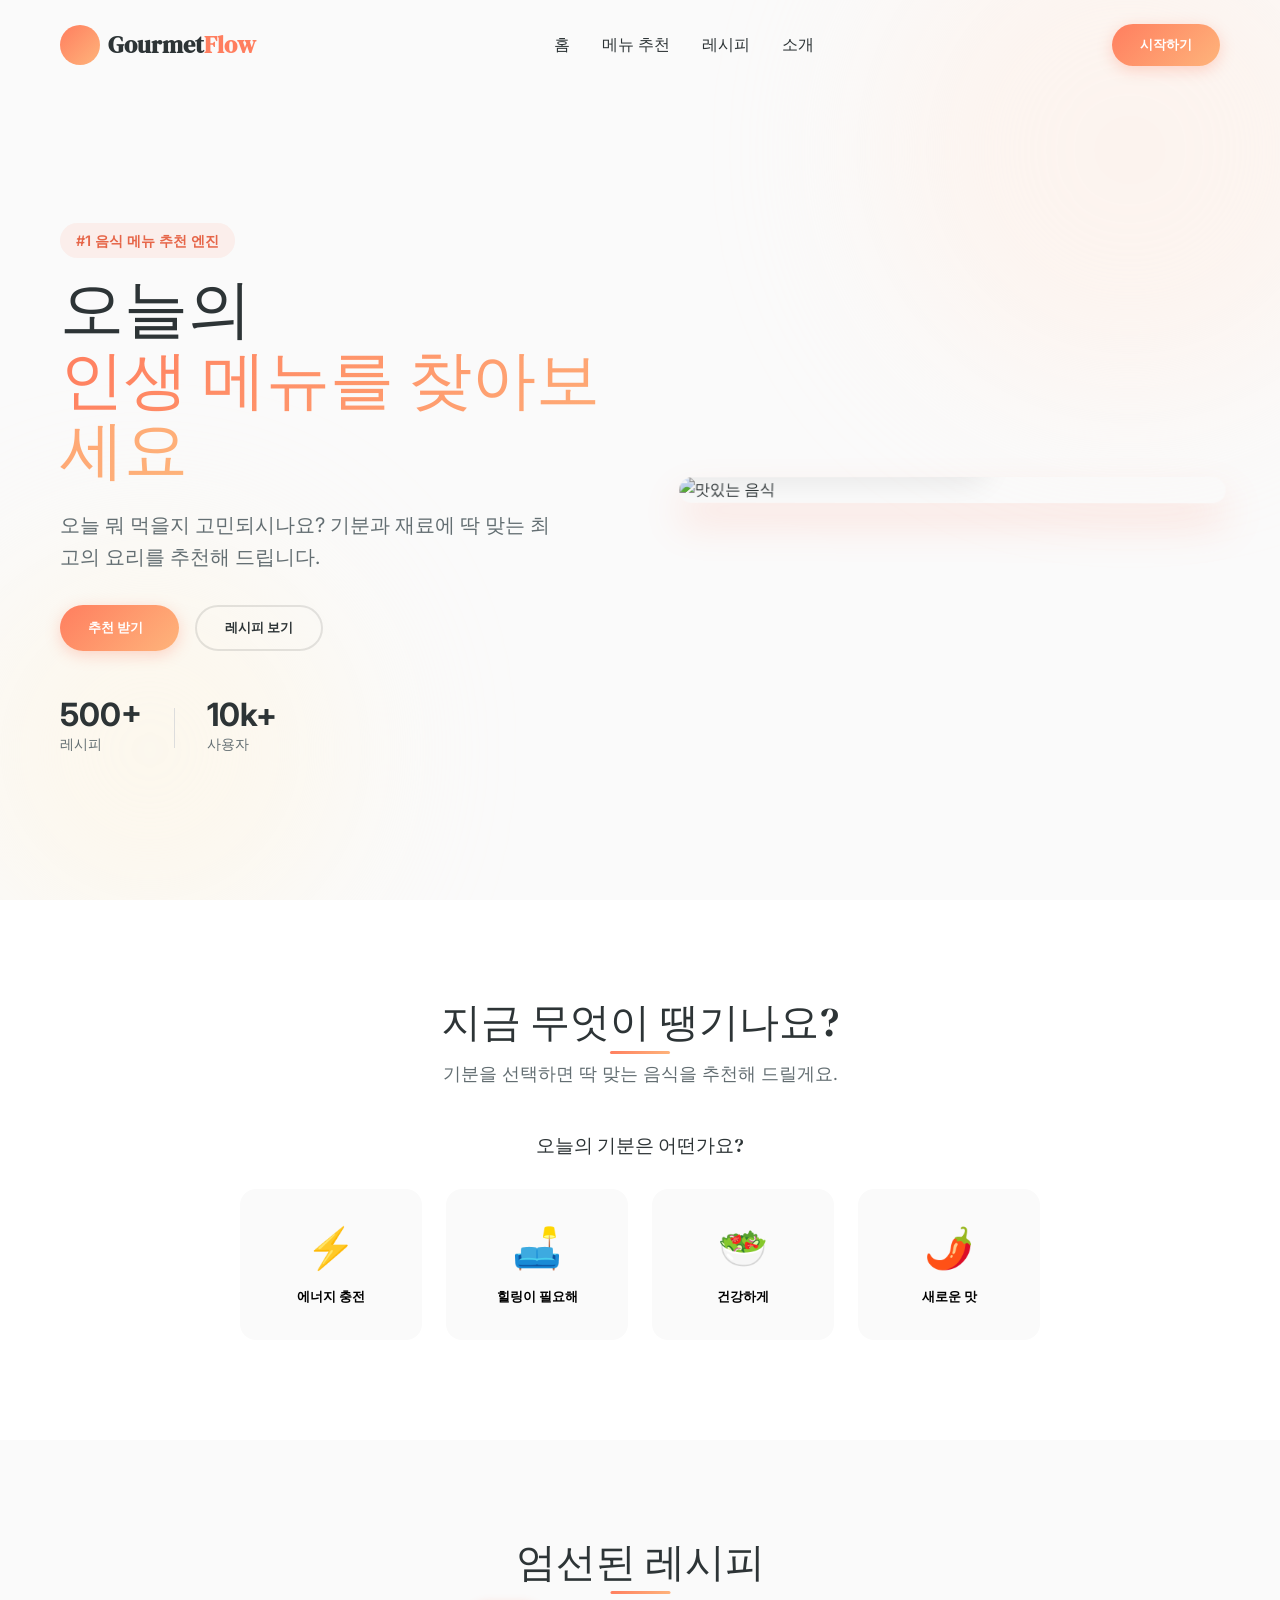
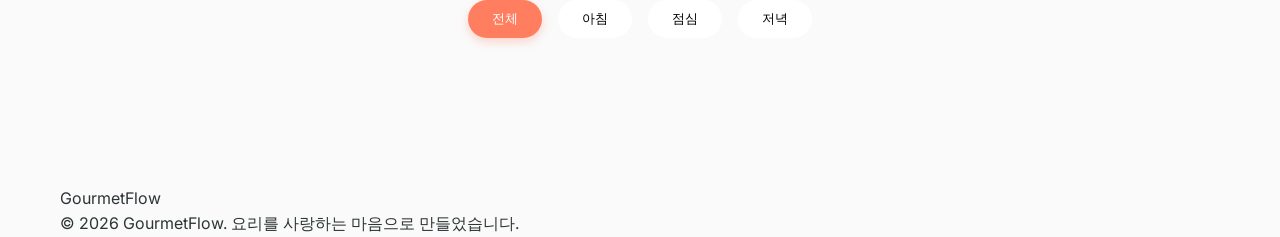
==== index.html @ 410b74d3 "Initial commit: Food Recommendation Website(Korean)" ====
<!DOCTYPE html>
<html lang="ko">

<head>
    <meta charset="UTF-8">
    <meta name="viewport" content="width=device-width, initial-scale=1.0">
    <title>GourmetFlow - 스마트 메뉴 추천</title>
    <link rel="stylesheet" href="css/style.css">
    <!-- Icon Library -->
    <script src="https://unpkg.com/lucide@latest"></script>
</head>

<body>
    <div id="app">
        <!-- Header -->
        <header id="main-header">
            <div class="container header-content">
                <a href="#" class="logo">
                    <div class="logo-icon">
                        <i data-lucide="utensils-crossed"></i>
                    </div>
                    <span>Gourmet<span class="highlight">Flow</span></span>
                </a>

                <nav class="desktop-nav">
                    <a href="#home">홈</a>
                    <a href="#recommend">메뉴 추천</a>
                    <a href="#recipes">레시피</a>
                    <a href="#about">소개</a>
                </nav>

                <div class="header-actions">
                    <button class="btn btn-primary btn-sm">시작하기</button>
                    <button class="mobile-toggle" aria-label="메뉴 열기">
                        <i data-lucide="menu"></i>
                    </button>
                </div>
            </div>

            <!-- Mobile Menu -->
            <div class="mobile-menu">
                <a href="#home">홈</a>
                <a href="#recommend">메뉴 추천</a>
                <a href="#recipes">레시피</a>
                <a href="#about">소개</a>
            </div>
        </header>

        <!-- Main Content -->
        <main>
            <!-- Hero Section -->
            <section id="home" class="hero">
                <!-- Background decor -->
                <div class="hero-bg-blob blob-1"></div>
                <div class="hero-bg-blob blob-2"></div>

                <div class="container hero-container">
                    <div class="hero-text fade-in-up">
                        <span class="badge">#1 음식 메뉴 추천 엔진</span>
                        <h1>오늘의 <br> <span class="gradient-text">인생 메뉴를 찾아보세요</span></h1>
                        <p class="subtitle">
                            오늘 뭐 먹을지 고민되시나요? 기분과 재료에 딱 맞는 최고의 요리를 추천해 드립니다.
                        </p>
                        <div class="hero-btns">
                            <button class="btn btn-primary" onclick="window.location.href='#recommend'">
                                추천 받기 <i data-lucide="arrow-right"></i>
                            </button>
                            <button class="btn btn-outline" onclick="window.location.href='#recipes'">
                                레시피 보기
                            </button>
                        </div>
                        <div class="stats">
                            <div class="stat-item">
                                <strong>500+</strong>
                                <span>레시피</span>
                            </div>
                            <div class="divider"></div>
                            <div class="stat-item">
                                <strong>10k+</strong>
                                <span>사용자</span>
                            </div>
                        </div>
                    </div>

                    <div class="hero-image fade-in-up delay-200">
                        <div class="image-wrapper">
                            <!-- Placeholder Image (High quality food) -->
                            <img src="https://images.unsplash.com/photo-1543353071-873f17a7a088?ixlib=rb-4.0.3&auto=format&fit=crop&w=1000&q=80"
                                alt="맛있는 음식">
                            <div class="floating-card">
                                <div class="card-icon">
                                    <i data-lucide="flame"></i>
                                </div>
                                <div class="card-info">
                                    <strong>인기 급상승</strong>
                                    <span>매콤 바질 파스타</span>
                                </div>
                            </div>
                        </div>
                    </div>
                </div>
            </section>

            <!-- Recommendation Section -->
            <section id="recommend" class="recommendation-section">
                <div class="container">
                    <h2 class="section-title">지금 무엇이 땡기나요?</h2>
                    <p class="section-subtitle">기분을 선택하면 딱 맞는 음식을 추천해 드릴게요.</p>

                    <div class="recommendation-engine">
                        <div class="engine-steps">
                            <!-- Step 1: Mood -->
                            <div class="step active" id="step-1">
                                <h3>오늘의 기분은 어떤가요?</h3>
                                <div class="options-grid">
                                    <button class="option-card" data-value="energetic">
                                        <span class="emoji">⚡</span>
                                        <span>에너지 충전</span>
                                    </button>
                                    <button class="option-card" data-value="comfort">
                                        <span class="emoji">🛋️</span>
                                        <span>힐링이 필요해</span>
                                    </button>
                                    <button class="option-card" data-value="healthy">
                                        <span class="emoji">🥗</span>
                                        <span>건강하게</span>
                                    </button>
                                    <button class="option-card" data-value="adventure">
                                        <span class="emoji">🌶️</span>
                                        <span>새로운 맛</span>
                                    </button>
                                </div>
                            </div>

                            <!-- Result View (Hidden initially) -->
                            <div class="step-result hidden" id="result-view">
                                <h3>오늘의 추천 메뉴:</h3>
                                <div id="recommended-dish" class="result-card">
                                    <!-- Populated by JS -->
                                </div>
                                <button class="btn btn-outline" id="restart-btn">다시 하기</button>
                            </div>
                        </div>
                    </div>
                </div>
            </section>

            <!-- Recipes Grid -->
            <section id="recipes" class="recipes-section">
                <div class="container">
                    <h2 class="section-title">엄선된 레시피</h2>
                    <div class="recipe-filter">
                        <button class="filter-btn active" data-filter="all">전체</button>
                        <button class="filter-btn" data-filter="breakfast">아침</button>
                        <button class="filter-btn" data-filter="lunch">점심</button>
                        <button class="filter-btn" data-filter="dinner">저녁</button>
                    </div>

                    <div class="recipe-grid" id="recipe-grid">
                        <!-- Recipes injected via JS -->
                    </div>
                </div>
            </section>
        </main>

        <footer>
            <div class="container">
                <div class="footer-content">
                    <div class="footer-logo">GourmetFlow</div>
                    <p>&copy; 2026 GourmetFlow. 요리를 사랑하는 마음으로 만들었습니다.</p>
                </div>
            </div>
        </footer>
    </div>

    <!-- Modals -->
    <div id="recipe-modal" class="modal-overlay hidden">
        <div class="modal-content">
            <button class="close-modal"><i data-lucide="x"></i></button>
            <div id="modal-body">
                <!-- Recipe details -->
            </div>
        </div>
    </div>

    <script src="js/data.js"></script>
    <script src="js/app.js"></script>
    <script>
        lucide.createIcons();
    </script>
</body>

</html>
---- css/style.css ----
/* Google Fonts Import */
@import url('https://fonts.googleapis.com/css2?family=DM+Serif+Display&family=Inter:wght@300;400;500;600;700&display=swap');

:root {
    /* Color Palette - Warm & Premium */
    --primary: #FF7E5F;
    --primary-dark: #E66649;
    --secondary: #FEB47B;
    --accent: #FF512F;
    --text-main: #2D3436;
    --text-muted: #636E72;
    --bg-body: #FAFAFA;
    --bg-surface: #FFFFFF;

    /* Gradients */
    --gradient-main: linear-gradient(135deg, var(--primary) 0%, var(--secondary) 100%);
    --gradient-glass: linear-gradient(135deg,
            rgba(255, 255, 255, 0.6) 0%,
            rgba(255, 255, 255, 0.2) 100%);

    /* Shadows */
    --shadow-sm: 0 4px 6px rgba(0, 0, 0, 0.05);
    --shadow-md: 0 10px 30px rgba(0, 0, 0, 0.08);
    --shadow-float: 0 20px 40px rgba(255, 126, 95, 0.2);

    /* Typography */
    --font-heading: 'DM Serif Display', serif;
    --font-body: 'Inter', sans-serif;

    /* Layout */
    --container-width: 1200px;
    --header-height: 80px;
    --radius-lg: 24px;
    --radius-md: 16px;
    --radius-sm: 8px;
}

/* Reset & Base */
* {
    margin: 0;
    padding: 0;
    box-sizing: border-box;
}

html {
    scroll-behavior: smooth;
}

body {
    font-family: var(--font-body);
    background-color: var(--bg-body);
    color: var(--text-main);
    line-height: 1.6;
    overflow-x: hidden;
}

h1,
h2,
h3,
h4 {
    font-family: var(--font-heading);
    line-height: 1.1;
    font-weight: 400;
}

img {
    max-width: 100%;
    display: block;
}

ul {
    list-style: none;
}

a {
    text-decoration: none;
    color: inherit;
}

button {
    font-family: var(--font-body);
    border: none;
    cursor: pointer;
    background: none;
}

/* Utilities */
.container {
    max-width: var(--container-width);
    margin: 0 auto;
    padding: 0 20px;
}

.section-title {
    font-size: 2.5rem;
    text-align: center;
    margin-bottom: 1rem;
    position: relative;
    display: inline-block;
    left: 50%;
    transform: translateX(-50%);
}

.section-title::after {
    content: '';
    position: absolute;
    bottom: -10px;
    left: 50%;
    transform: translateX(-50%);
    width: 60px;
    height: 3px;
    background: var(--gradient-main);
    border-radius: 2px;
}

.section-subtitle {
    text-align: center;
    color: var(--text-muted);
    max-width: 600px;
    margin: 0 auto 3rem;
    font-size: 1.1rem;
}

.btn {
    display: inline-flex;
    align-items: center;
    gap: 0.5rem;
    padding: 12px 28px;
    border-radius: 50px;
    font-weight: 600;
    transition: all 0.3s cubic-bezier(0.25, 0.8, 0.25, 1);
    white-space: nowrap;
}

.btn-primary {
    background: var(--gradient-main);
    color: white;
    box-shadow: 0 4px 15px rgba(255, 126, 95, 0.3);
}

.btn-primary:hover {
    transform: translateY(-2px);
    box-shadow: 0 8px 25px rgba(255, 126, 95, 0.4);
}

.btn-outline {
    border: 2px solid rgba(0, 0, 0, 0.1);
    color: var(--text-main);
}

.btn-outline:hover {
    border-color: var(--primary);
    color: var(--primary);
    background: rgba(255, 126, 95, 0.05);
}

/* Header */
header {
    position: fixed;
    top: 0;
    left: 0;
    width: 100%;
    z-index: 1000;
    transition: all 0.3s ease;
    padding: 1.5rem 0;
}

header.scrolled {
    background: rgba(255, 255, 255, 0.8);
    backdrop-filter: blur(10px);
    border-bottom: 1px solid rgba(0, 0, 0, 0.05);
    padding: 1rem 0;
    box-shadow: var(--shadow-sm);
}

.header-content {
    display: flex;
    align-items: center;
    justify-content: space-between;
}

.logo {
    display: flex;
    align-items: center;
    gap: 0.5rem;
    font-size: 1.5rem;
    font-weight: 700;
    font-family: var(--font-heading);
}

.logo-icon {
    width: 40px;
    height: 40px;
    background: var(--gradient-main);
    border-radius: 50%;
    display: flex;
    align-items: center;
    justify-content: center;
    color: white;
}

.logo .highlight {
    color: var(--primary);
}

.desktop-nav {
    display: flex;
    gap: 2rem;
}

.desktop-nav a {
    font-weight: 500;
    transition: color 0.3s;
    position: relative;
}

.desktop-nav a:hover {
    color: var(--primary);
}

.desktop-nav a::after {
    content: '';
    position: absolute;
    bottom: -5px;
    left: 0;
    width: 0;
    height: 2px;
    background: var(--primary);
    transition: width 0.3s;
}

.desktop-nav a:hover::after {
    width: 100%;
}

.header-actions {
    display: flex;
    align-items: center;
    gap: 1rem;
}

.mobile-toggle {
    display: none;
    font-size: 1.5rem;
    color: var(--text-main);
}

.mobile-menu {
    display: none;
    position: absolute;
    top: 100%;
    left: 0;
    width: 100%;
    background: white;
    padding: 1rem;
    flex-direction: column;
    gap: 1rem;
    box-shadow: var(--shadow-md);
    border-top: 1px solid rgba(0, 0, 0, 0.05);
}

.mobile-menu.active {
    display: flex;
}

.mobile-menu a {
    padding: 0.5rem;
    font-weight: 500;
    text-align: center;
}

/* Hero Section */
.hero {
    position: relative;
    padding: 180px 0 100px;
    min-height: 100vh;
    display: flex;
    align-items: center;
    overflow: hidden;
}

.hero-bg-blob {
    position: absolute;
    border-radius: 50%;
    filter: blur(80px);
    opacity: 0.5;
    z-index: -1;
}

.blob-1 {
    width: 500px;
    height: 500px;
    background: #FFEEE4;
    top: -100px;
    right: -100px;
}

.blob-2 {
    width: 400px;
    height: 400px;
    background: #FFF5E1;
    bottom: -50px;
    left: -50px;
}

.hero-container {
    display: grid;
    grid-template-columns: 1fr 1fr;
    gap: 4rem;
    align-items: center;
}

.hero-text h1 {
    font-size: 4rem;
    margin-bottom: 1.5rem;
}

.gradient-text {
    background: var(--gradient-main);
    -webkit-background-clip: text;
    -webkit-text-fill-color: transparent;
}

.badge {
    display: inline-block;
    padding: 6px 16px;
    background: rgba(255, 126, 95, 0.1);
    color: var(--primary-dark);
    border-radius: 50px;
    font-size: 0.9rem;
    font-weight: 600;
    margin-bottom: 1rem;
}

.subtitle {
    font-size: 1.25rem;
    color: var(--text-muted);
    margin-bottom: 2rem;
    max-width: 90%;
}

.hero-btns {
    display: flex;
    gap: 1rem;
    margin-bottom: 3rem;
}

.stats {
    display: flex;
    align-items: center;
    gap: 2rem;
}

.divider {
    width: 1px;
    height: 40px;
    background: #DDD;
}

.stat-item strong {
    font-size: 2rem;
    display: block;
    line-height: 1;
}

.stat-item span {
    font-size: 0.9rem;
    color: var(--text-muted);
}

.image-wrapper {
    position: relative;
    border-radius: var(--radius-lg);
    overflow: hidden;
    box-shadow: var(--shadow-float);
    transform: perspective(1000px) rotateY(-5deg) rotateX(5deg);
    transition: transform 0.5s ease;
}

.image-wrapper:hover {
    transform: perspective(1000px) rotateY(0) rotateX(0);
}

.image-wrapper img {
    width: 100%;
    height: auto;
    object-fit: cover;
}

.floating-card {
    position: absolute;
    bottom: 30px;
    left: -30px;
    background: white;
    padding: 1rem;
    border-radius: var(--radius-md);
    box-shadow: var(--shadow-md);
    display: flex;
    align-items: center;
    gap: 1rem;
    animation: float 4s ease-in-out infinite;
}

.card-icon {
    width: 40px;
    height: 40px;
    background: #FFF0ED;
    color: var(--primary);
    border-radius: 50%;
    display: flex;
    align-items: center;
    justify-content: center;
}

/* Recommendation Section */
.recommendation-section {
    padding: 100px 0;
    background: white;
}

.recommendation-engine {
    max-width: 800px;
    margin: 0 auto;
    text-align: center;
}

.options-grid {
    display: grid;
    grid-template-columns: repeat(auto-fit, minmax(140px, 1fr));
    gap: 1.5rem;
    margin-top: 2rem;
}

.option-card {
    background: var(--bg-body);
    padding: 2rem 1rem;
    border-radius: var(--radius-md);
    display: flex;
    flex-direction: column;
    align-items: center;
    gap: 1rem;
    transition: all 0.3s;
    border: 2px solid transparent;
}

.option-card:hover {
    transform: translateY(-5px);
    box-shadow: var(--shadow-md);
    border-color: var(--primary);
    background: white;
}

.option-card .emoji {
    font-size: 2.5rem;
}

.option-card span:last-child {
    font-weight: 600;
}

.hidden {
    display: none !important;
}

.card-image-large {
    border-radius: var(--radius-lg);
    overflow: hidden;
    margin-bottom: 2rem;
    box-shadow: var(--shadow-md);
}

.card-image-large img {
    width: 100%;
    height: 400px;
    object-fit: cover;
}

.result-card h4 {
    font-size: 2rem;
    margin-bottom: 1rem;
}

.result-card .meta {
    display: flex;
    justify-content: center;
    gap: 1.5rem;
    margin: 1rem 0 2rem;
    color: var(--text-muted);
}

.result-card .meta span {
    display: flex;
    align-items: center;
    gap: 0.5rem;
}

/* Recipes Section */
.recipes-section {
    padding: 100px 0;
    background: var(--bg-body);
}

.recipe-filter {
    display: flex;
    justify-content: center;
    gap: 1rem;
    margin-bottom: 3rem;
    flex-wrap: wrap;
}

.filter-btn {
    padding: 10px 24px;
    border-radius: 50px;
    background: white;
    font-weight: 500;
    transition: all 0.3s;
}

.filter-btn.active,
.filter-btn:hover {
    background: var(--primary);
    color: white;
    box-shadow: 0 4px 10px rgba(255, 126, 95, 0.3);
}

.recipe-grid {
    display: grid;
    grid-template-columns: repeat(auto-fill, minmax(300px, 1fr));
    gap: 2rem;
}

.recipe-card {
    background: white;
    border-radius: var(--radius-md);
    overflow: hidden;
    box-shadow: var(--shadow-sm);
    transition: all 0.3s;
    cursor: pointer;
}

.recipe-card:hover {
    transform: translateY(-10px);
    box-shadow: var(--shadow-md);
}

.card-img {
    height: 220px;
    overflow: hidden;
    position: relative;
}

.card-img img {
    width: 100%;
    height: 100%;
    object-fit: cover;
    transition: transform 0.5s;
}

.recipe-card:hover .card-img img {
    transform: scale(1.1);
}

.category-badge {
    position: absolute;
    top: 15px;
    left: 15px;
    background: rgba(255, 255, 255, 0.9);
    padding: 4px 12px;
    border-radius: 20px;
    font-size: 0.8rem;
    font-weight: 600;
    color: var(--text-main);
    text-transform: capitalize;
}

.card-info {
    padding: 1.5rem;
}

.card-info h3 {
    font-size: 1.25rem;
    margin-bottom: 0.5rem;
}

.card-info .desc {
    color: var(--text-muted);
    font-size: 0.9rem;
    margin-bottom: 1rem;
    display: -webkit-box;
    -webkit-line-clamp: 2;
    -webkit-box-orient: vertical;
    overflow: hidden;
}

.card-meta {
    display: flex;
    justify-content: space-between;
    font-size: 0.85rem;
    color: var(--text-muted);
    font-weight: 500;
}

/* Modal */
.modal-overlay {
    position: fixed;
    top: 0;
    left: 0;
    width: 100%;
    height: 100%;
    background: rgba(0, 0, 0, 0.7);
    display: flex;
    align-items: center;
    justify-content: center;
    z-index: 2000;
    backdrop-filter: blur(5px);
    opacity: 0;
    animation: fadeIn 0.3s forwards;
}

.modal-content {
    background: white;
    width: 90%;
    max-width: 800px;
    max-height: 90vh;
    border-radius: var(--radius-lg);
    position: relative;
    overflow-y: auto;
    padding: 2rem;
    transform: scale(0.9);
    animation: scaleUp 0.3s forwards;
}

.close-modal {
    position: absolute;
    top: 1.5rem;
    right: 1.5rem;
    background: #f1f1f1;
    width: 40px;
    height: 40px;
    border-radius: 50%;
    display: flex;
    align-items: center;
    justify-content: center;
    transition: background 0.2s;
}

.close-modal:hover {
    background: #e1e1e1;
}

.modal-header h2 {
    font-size: 2.5rem;
    margin-bottom: 0.5rem;
}

.modal-tags {
    display: flex;
    gap: 1rem;
    margin-bottom: 2rem;
}

.tag {
    background: #FFEEE4;
    color: var(--primary);
    padding: 4px 12px;
    border-radius: 20px;
    font-weight: 600;
    font-size: 0.9rem;
}

.modal-img {
    width: 100%;
    height: 350px;
    object-fit: cover;
    border-radius: var(--radius-md);
    margin-bottom: 2rem;
}

.modal-details {
    display: grid;
    grid-template-columns: 1fr 1.5fr;
    gap: 3rem;
}

.section h3 {
    margin-bottom: 1rem;
    font-size: 1.25rem;
}

.section ul,
.section ol {
    margin-left: 1.2rem;
}

.section li {
    margin-bottom: 0.5rem;
    color: var(--text-muted);
}

/* Animations */
@keyframes fadeIn {
    to {
        opacity: 1;
    }
}

@keyframes scaleUp {
    to {
        transform: scale(1);
    }
}

@keyframes float {

    0%,
    100% {
        transform: translateY(0);
    }

    50% {
        transform: translateY(-10px);
    }
}

/* Responsive */
@media (max-width: 968px) {
    .hero-container {
        grid-template-columns: 1fr;
        text-align: center;
    }

    .hero-text h1 {
        font-size: 3rem;
    }

    .hero-btns,
    .stats {
        justify-content: center;
    }

    .image-wrapper {
        max-width: 500px;
        margin: 0 auto;
    }

    .modal-details {
        grid-template-columns: 1fr;
        gap: 2rem;
    }
}

@media (max-width: 768px) {

    .desktop-nav,
    .header-actions .btn {
        display: none;
    }

    .mobile-toggle {
        display: block;
    }

    .hero {
        padding-top: 120px;
    }

    .engine-steps {
        padding: 0 1rem;
    }
}
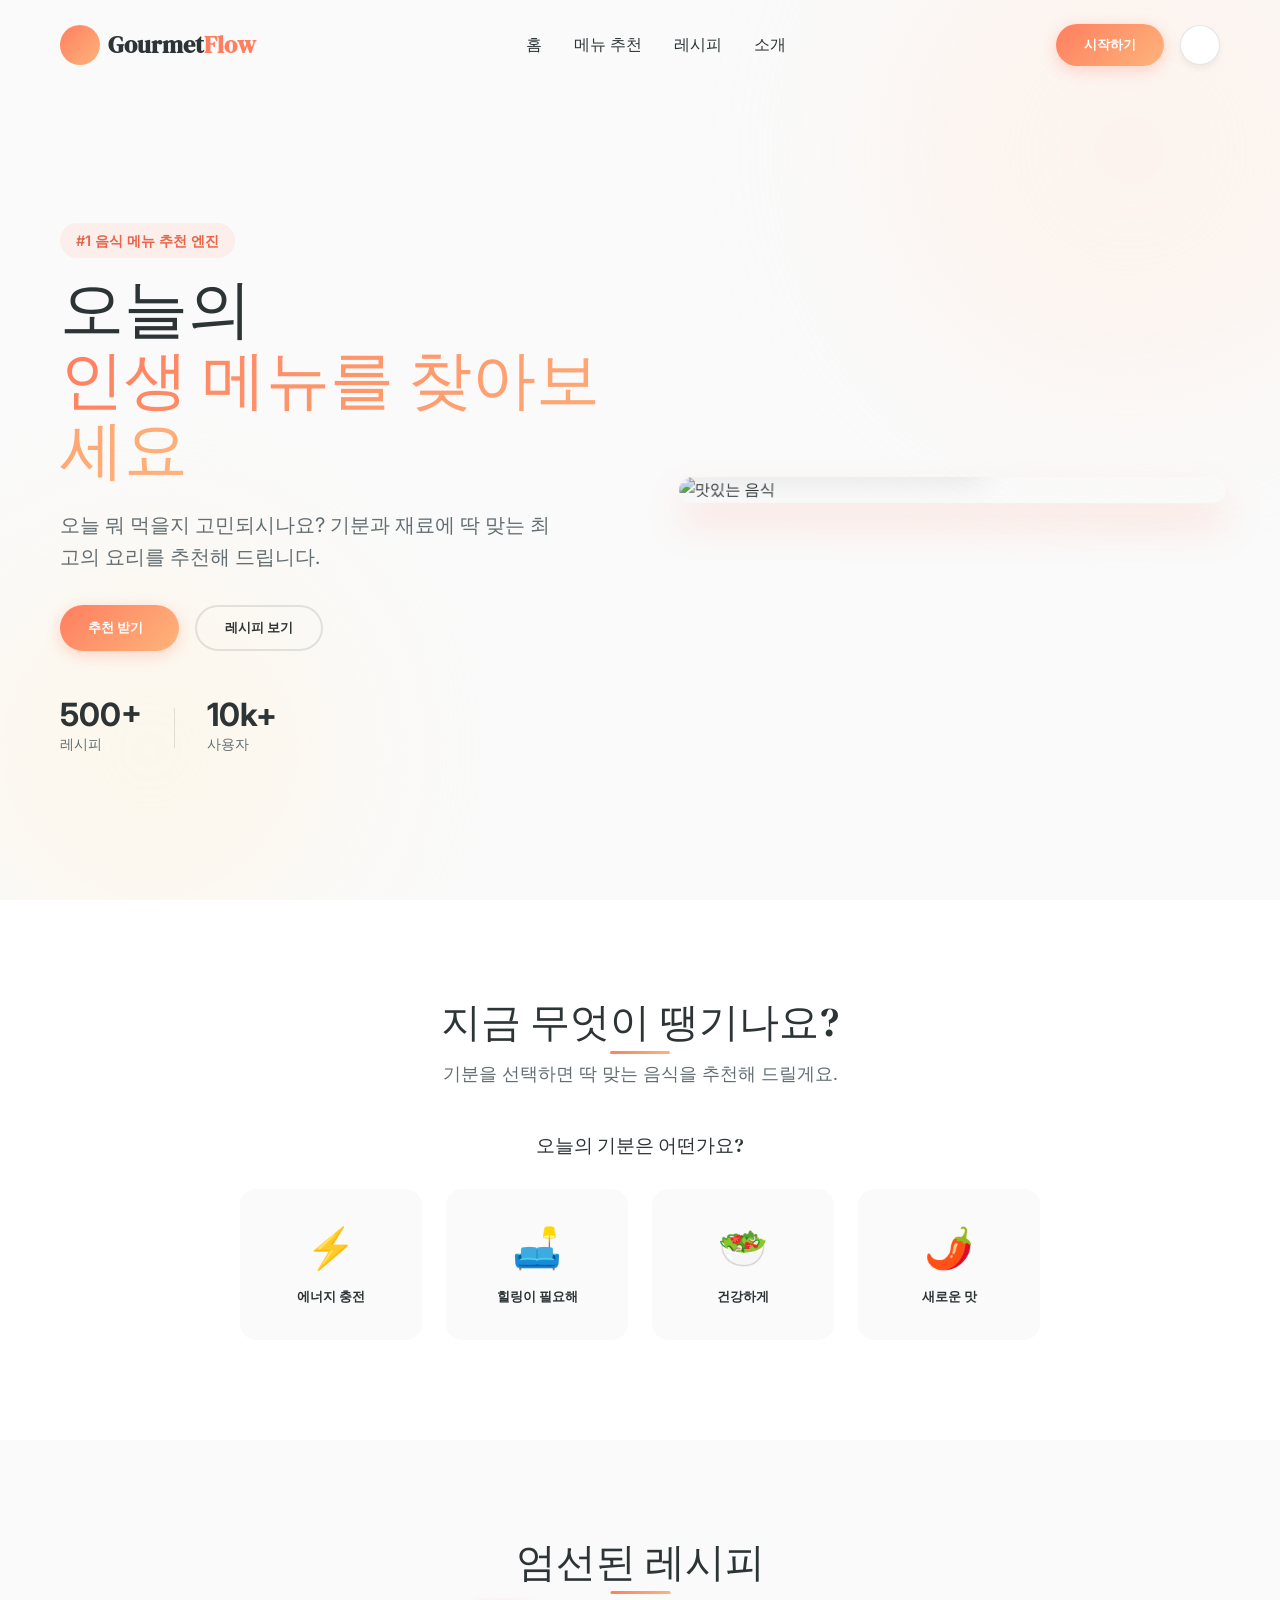
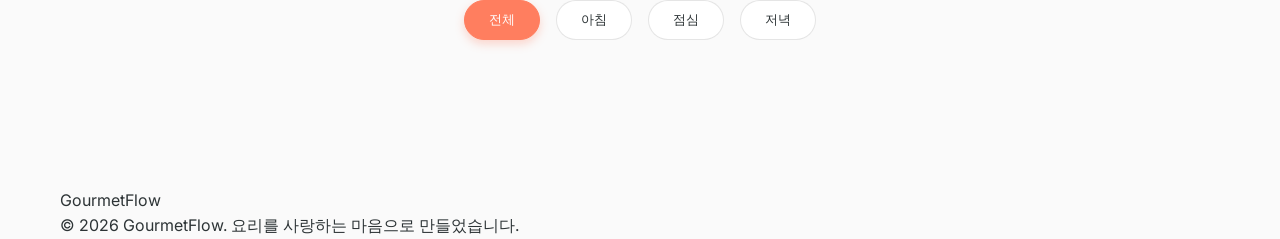
==== commit ad9e5ae5: "feat: 다크/라이트 모드 테마 전환 기능 추가" ====
--- a/index.html
+++ b/index.html
@@ -31,6 +31,9 @@
 
                 <div class="header-actions">
                     <button class="btn btn-primary btn-sm">시작하기</button>
+                    <button id="theme-toggle" class="btn-icon" aria-label="테마 전환">
+                        <i data-lucide="sun"></i>
+                    </button>
                     <button class="mobile-toggle" aria-label="메뉴 열기">
                         <i data-lucide="menu"></i>
                     </button>
@@ -173,17 +176,10 @@
         </footer>
     </div>
 
-    <!-- Modals -->
-    <div id="recipe-modal" class="modal-overlay hidden">
-        <div class="modal-content">
-            <button class="close-modal"><i data-lucide="x"></i></button>
-            <div id="modal-body">
-                <!-- Recipe details -->
-            </div>
-        </div>
-    </div>
+
 
     <script src="js/data.js"></script>
+    <script src="js/theme.js"></script>
     <script src="js/app.js"></script>
     <script>
         lucide.createIcons();
--- a/css/style.css
+++ b/css/style.css
@@ -1,8 +1,9 @@
 /* Google Fonts Import */
 @import url('https://fonts.googleapis.com/css2?family=DM+Serif+Display&family=Inter:wght@300;400;500;600;700&display=swap');
 
-:root {
-    /* Color Palette - Warm & Premium */
+:root,
+[data-theme="light"] {
+    /* Color Palette - Light Mode */
     --primary: #FF7E5F;
     --primary-dark: #E66649;
     --secondary: #FEB47B;
@@ -11,6 +12,7 @@
     --text-muted: #636E72;
     --bg-body: #FAFAFA;
     --bg-surface: #FFFFFF;
+    --border-color: rgba(0, 0, 0, 0.1);
 
     /* Gradients */
     --gradient-main: linear-gradient(135deg, var(--primary) 0%, var(--secondary) 100%);
@@ -35,6 +37,22 @@
     --radius-sm: 8px;
 }
 
+[data-theme="dark"] {
+    --primary: #FF7E5F;
+    --primary-dark: #E66649;
+    --secondary: #FEB47B;
+    --accent: #FF512F;
+    --text-main: #EAEAEA;
+    --text-muted: #B0B0B0;
+    --bg-body: #121212;
+    --bg-surface: #1E1E1E;
+    --border-color: rgba(255, 255, 255, 0.15);
+
+    --shadow-sm: 0 4px 6px rgba(0, 0, 0, 0.2);
+    --shadow-md: 0 10px 30px rgba(0, 0, 0, 0.3);
+    --shadow-float: 0 20px 40px rgba(255, 126, 95, 0.15);
+}
+
 /* Reset & Base */
 * {
     margin: 0;
@@ -52,6 +70,7 @@
     color: var(--text-main);
     line-height: 1.6;
     overflow-x: hidden;
+    transition: background-color 0.3s ease, color 0.3s ease;
 }
 
 h1,
@@ -82,6 +101,7 @@
     border: none;
     cursor: pointer;
     background: none;
+    color: inherit;
 }
 
 /* Utilities */
@@ -144,7 +164,7 @@
 }
 
 .btn-outline {
-    border: 2px solid rgba(0, 0, 0, 0.1);
+    border: 2px solid var(--border-color);
     color: var(--text-main);
 }
 
@@ -166,11 +186,15 @@
 }
 
 header.scrolled {
-    background: rgba(255, 255, 255, 0.8);
+    background: var(--bg-surface-translucent, rgba(255, 255, 255, 0.8));
     backdrop-filter: blur(10px);
-    border-bottom: 1px solid rgba(0, 0, 0, 0.05);
+    border-bottom: 1px solid var(--border-color);
     padding: 1rem 0;
     box-shadow: var(--shadow-sm);
+}
+
+[data-theme="dark"] header.scrolled {
+    --bg-surface-translucent: rgba(30, 30, 30, 0.8);
 }
 
 .header-content {
@@ -239,6 +263,18 @@
     gap: 1rem;
 }
 
+#theme-toggle {
+    width: 40px;
+    height: 40px;
+    border-radius: 50%;
+    display: flex;
+    align-items: center;
+    justify-content: center;
+    background-color: var(--bg-surface);
+    border: 1px solid var(--border-color);
+    box-shadow: var(--shadow-sm);
+}
+
 .mobile-toggle {
     display: none;
     font-size: 1.5rem;
@@ -251,12 +287,12 @@
     top: 100%;
     left: 0;
     width: 100%;
-    background: white;
+    background: var(--bg-surface);
     padding: 1rem;
     flex-direction: column;
     gap: 1rem;
     box-shadow: var(--shadow-md);
-    border-top: 1px solid rgba(0, 0, 0, 0.05);
+    border-top: 1px solid var(--border-color);
 }
 
 .mobile-menu.active {
@@ -302,6 +338,19 @@
     bottom: -50px;
     left: -50px;
 }
+
+[data-theme="dark"] .hero-bg-blob {
+    opacity: 0.15;
+}
+
+[data-theme="dark"] .blob-1 {
+    background: var(--primary);
+}
+
+[data-theme="dark"] .blob-2 {
+    background: var(--secondary);
+}
+
 
 .hero-container {
     display: grid;
@@ -354,7 +403,7 @@
 .divider {
     width: 1px;
     height: 40px;
-    background: #DDD;
+    background: var(--border-color);
 }
 
 .stat-item strong {
@@ -391,7 +440,7 @@
     position: absolute;
     bottom: 30px;
     left: -30px;
-    background: white;
+    background: var(--bg-surface);
     padding: 1rem;
     border-radius: var(--radius-md);
     box-shadow: var(--shadow-md);
@@ -399,6 +448,7 @@
     align-items: center;
     gap: 1rem;
     animation: float 4s ease-in-out infinite;
+    border: 1px solid var(--border-color);
 }
 
 .card-icon {
@@ -412,10 +462,14 @@
     justify-content: center;
 }
 
+[data-theme="dark"] .card-icon {
+    background: rgba(255, 126, 95, 0.1);
+}
+
 /* Recommendation Section */
 .recommendation-section {
     padding: 100px 0;
-    background: white;
+    background: var(--bg-surface);
 }
 
 .recommendation-engine {
@@ -447,7 +501,7 @@
     transform: translateY(-5px);
     box-shadow: var(--shadow-md);
     border-color: var(--primary);
-    background: white;
+    background: var(--bg-surface);
 }
 
 .option-card .emoji {
@@ -511,9 +565,10 @@
 .filter-btn {
     padding: 10px 24px;
     border-radius: 50px;
-    background: white;
+    background: var(--bg-surface);
     font-weight: 500;
     transition: all 0.3s;
+    border: 1px solid var(--border-color);
 }
 
 .filter-btn.active,
@@ -521,6 +576,7 @@
     background: var(--primary);
     color: white;
     box-shadow: 0 4px 10px rgba(255, 126, 95, 0.3);
+    border-color: var(--primary);
 }
 
 .recipe-grid {
@@ -530,17 +586,19 @@
 }
 
 .recipe-card {
-    background: white;
+    background: var(--bg-surface);
     border-radius: var(--radius-md);
     overflow: hidden;
     box-shadow: var(--shadow-sm);
     transition: all 0.3s;
     cursor: pointer;
+    border: 1px solid var(--border-color);
 }
 
 .recipe-card:hover {
     transform: translateY(-10px);
     box-shadow: var(--shadow-md);
+    border-color: var(--primary);
 }
 
 .card-img {
@@ -564,13 +622,14 @@
     position: absolute;
     top: 15px;
     left: 15px;
-    background: rgba(255, 255, 255, 0.9);
+    background: var(--bg-surface);
     padding: 4px 12px;
     border-radius: 20px;
     font-size: 0.8rem;
     font-weight: 600;
     color: var(--text-main);
     text-transform: capitalize;
+    border: 1px solid var(--border-color);
 }
 
 .card-info {
@@ -618,7 +677,7 @@
 }
 
 .modal-content {
-    background: white;
+    background: var(--bg-surface);
     width: 90%;
     max-width: 800px;
     max-height: 90vh;
@@ -634,7 +693,7 @@
     position: absolute;
     top: 1.5rem;
     right: 1.5rem;
-    background: #f1f1f1;
+    background: var(--bg-body);
     width: 40px;
     height: 40px;
     border-radius: 50%;
@@ -642,10 +701,15 @@
     align-items: center;
     justify-content: center;
     transition: background 0.2s;
+    border: 1px solid var(--border-color);
 }
 
 .close-modal:hover {
     background: #e1e1e1;
+}
+
+[data-theme="dark"] .close-modal:hover {
+    background: #333;
 }
 
 .modal-header h2 {
@@ -668,6 +732,10 @@
     font-size: 0.9rem;
 }
 
+[data-theme="dark"] .tag {
+    background: rgba(255, 126, 95, 0.1);
+}
+
 .modal-img {
     width: 100%;
     height: 350px;
@@ -752,7 +820,7 @@
 @media (max-width: 768px) {
 
     .desktop-nav,
-    .header-actions .btn {
+    .header-actions .btn-primary {
         display: none;
     }
 
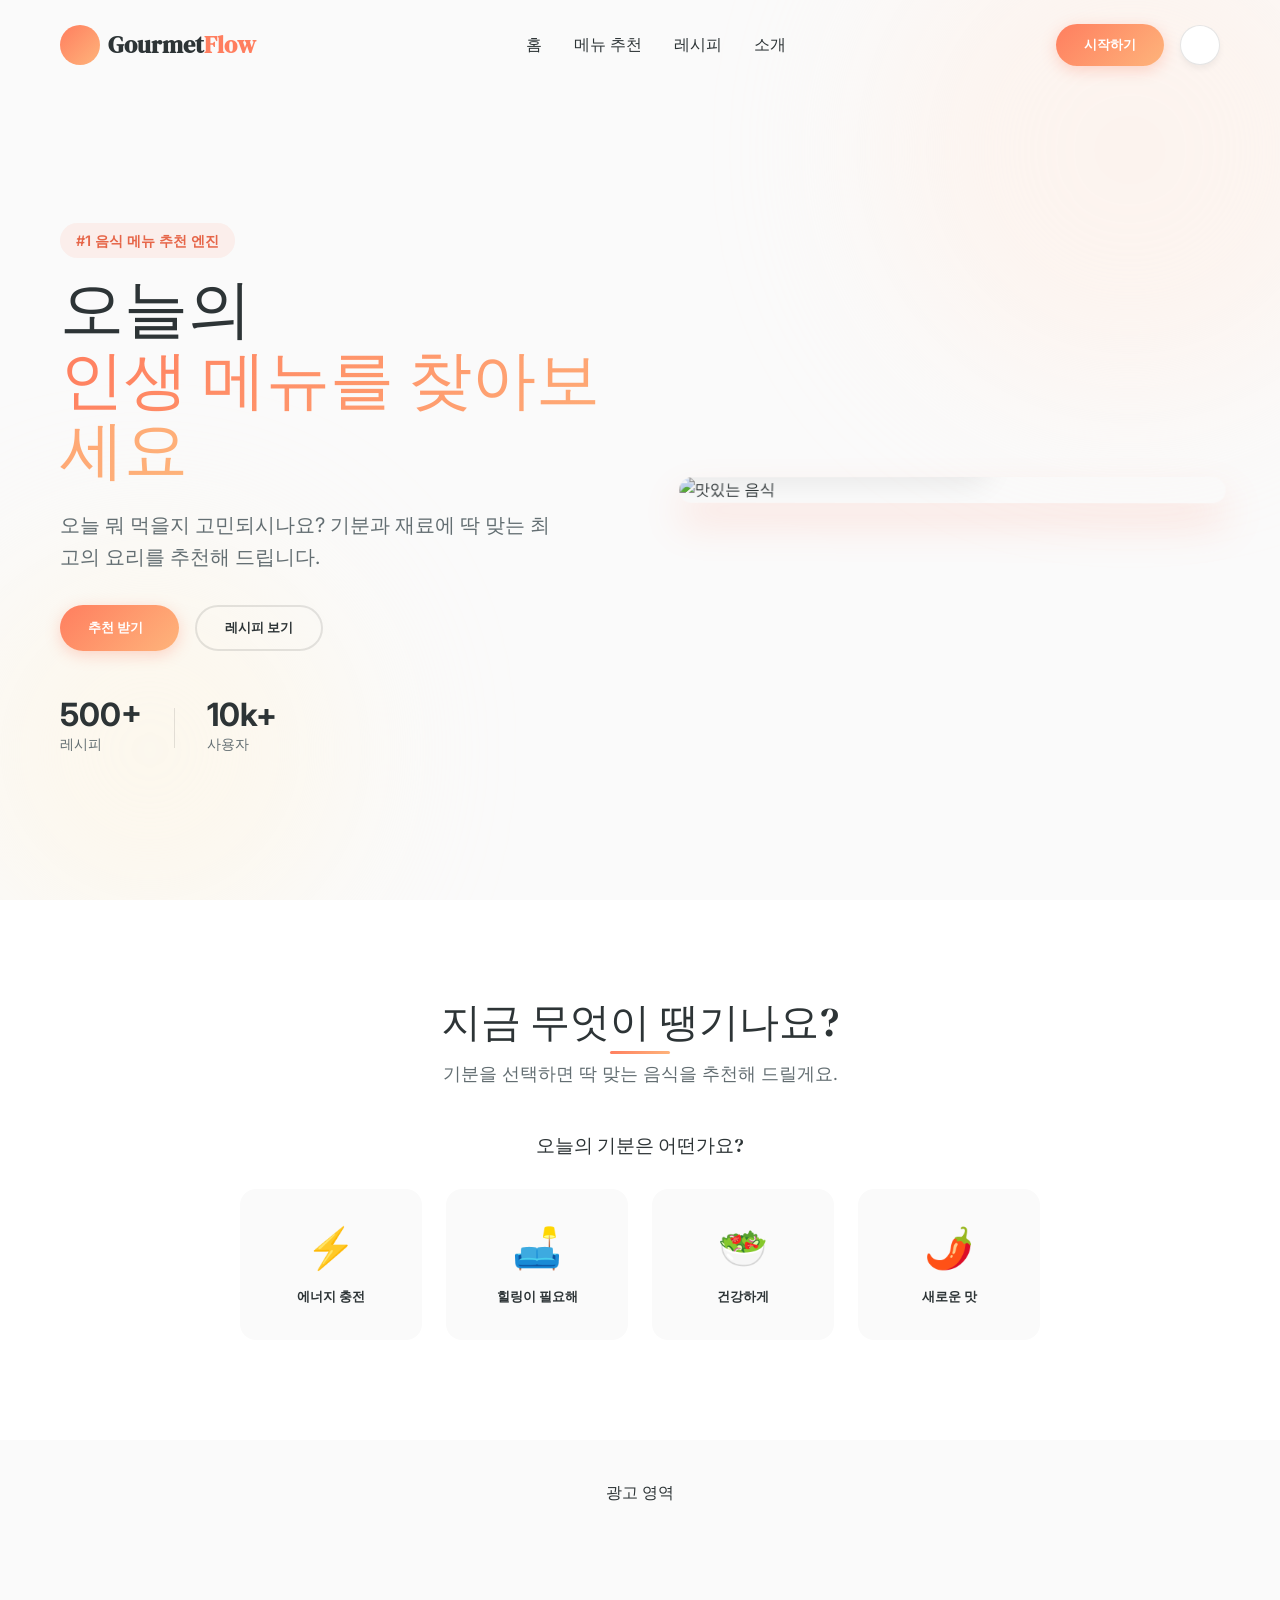
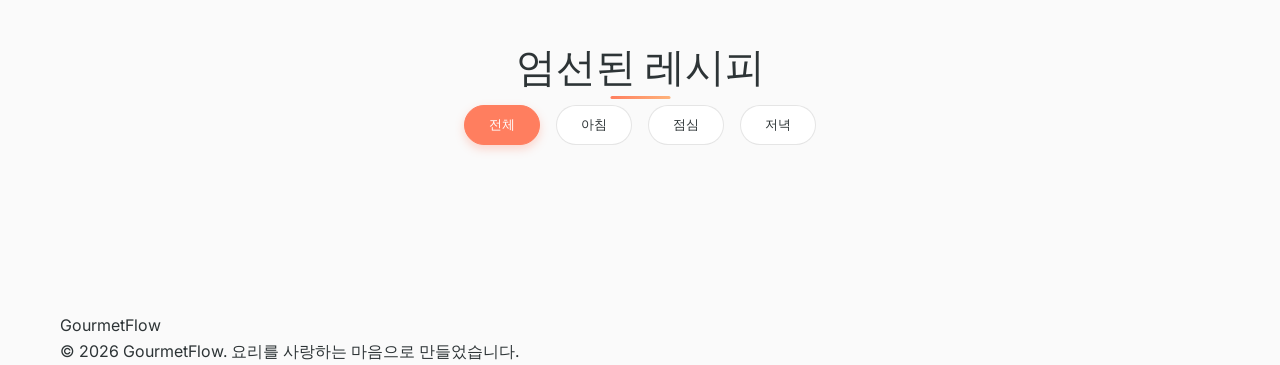
==== commit 6288dee8: "feat: Refactor data structure and add GitHub Pages deployment - Restructure recipe data into separat" ====
--- a/index.html
+++ b/index.html
@@ -8,6 +8,8 @@
     <link rel="stylesheet" href="css/style.css">
     <!-- Icon Library -->
     <script src="https://unpkg.com/lucide@latest"></script>
+    <!-- Google AdSense 메인 스크립트 (Ads by Google) -->
+    <!-- 이 부분에 애드센스에서 제공하는 <script async src="https://pagead2.googlesyndication.com/pagead/js/adsbygoogle.js?client=ca-pub-xxxxxxxxxxxxxxxx" crossorigin="anonymous"></script> 코드를 붙여넣으세요. -->
 </head>
 
 <body>
@@ -148,6 +150,20 @@
                 </div>
             </section>
 
+            <!-- Google AdSense 광고 영역 (2/3) -->
+            <!-- 이 부분에 인피드 광고, 디스플레이 광고 등 콘텐츠 중간에 삽입되는 광고 코드를 붙여넣으세요. -->
+            <section class="adsense-container" style="margin: 40px auto; text-align: center;">
+                <!-- 예: <ins class="adsbygoogle"
+                     style="display:block"
+                     data-ad-format="fluid"
+                     data-ad-layout-key="-fb+5w+4e-db+8r"
+                     data-ad-client="ca-pub-XXXXXXXXXXXXXXXX"
+                     data-ad-slot="YYYYYYYYYY"></ins>
+                <script>
+                     (adsbygoogle = window.adsbygoogle || []).push({});
+                </script> -->
+                <p>광고 영역</p>
+            </section>
             <!-- Recipes Grid -->
             <section id="recipes" class="recipes-section">
                 <div class="container">
@@ -167,6 +183,15 @@
         </main>
 
         <footer>
+            <!-- Google AdSense 광고 영역 (3/3) -->
+            <!-- 이 부분에 하단 배너 등 푸터 영역에 표시할 광고 코드를 붙여넣으세요. -->
+            <section class="adsense-container" style="margin-bottom: 20px; text-align: center;">
+                 <p>
+                    <script async src="https://pagead2.googlesyndication.com/pagead/js/adsbygoogle.js?client=ca-pub-8706169372638751"
+                    crossorigin="anonymous"></script>
+                </p>
+            </section>
+
             <div class="container">
                 <div class="footer-content">
                     <div class="footer-logo">GourmetFlow</div>
@@ -178,7 +203,10 @@
 
 
 
-    <script src="js/data.js"></script>
+    <script src="js/data/korean.js"></script>
+    <script src="js/data/japanese.js"></script>
+    <script src="js/data/italian.js"></script>
+    <script src="js/data/mexican.js"></script>
     <script src="js/theme.js"></script>
     <script src="js/app.js"></script>
     <script>
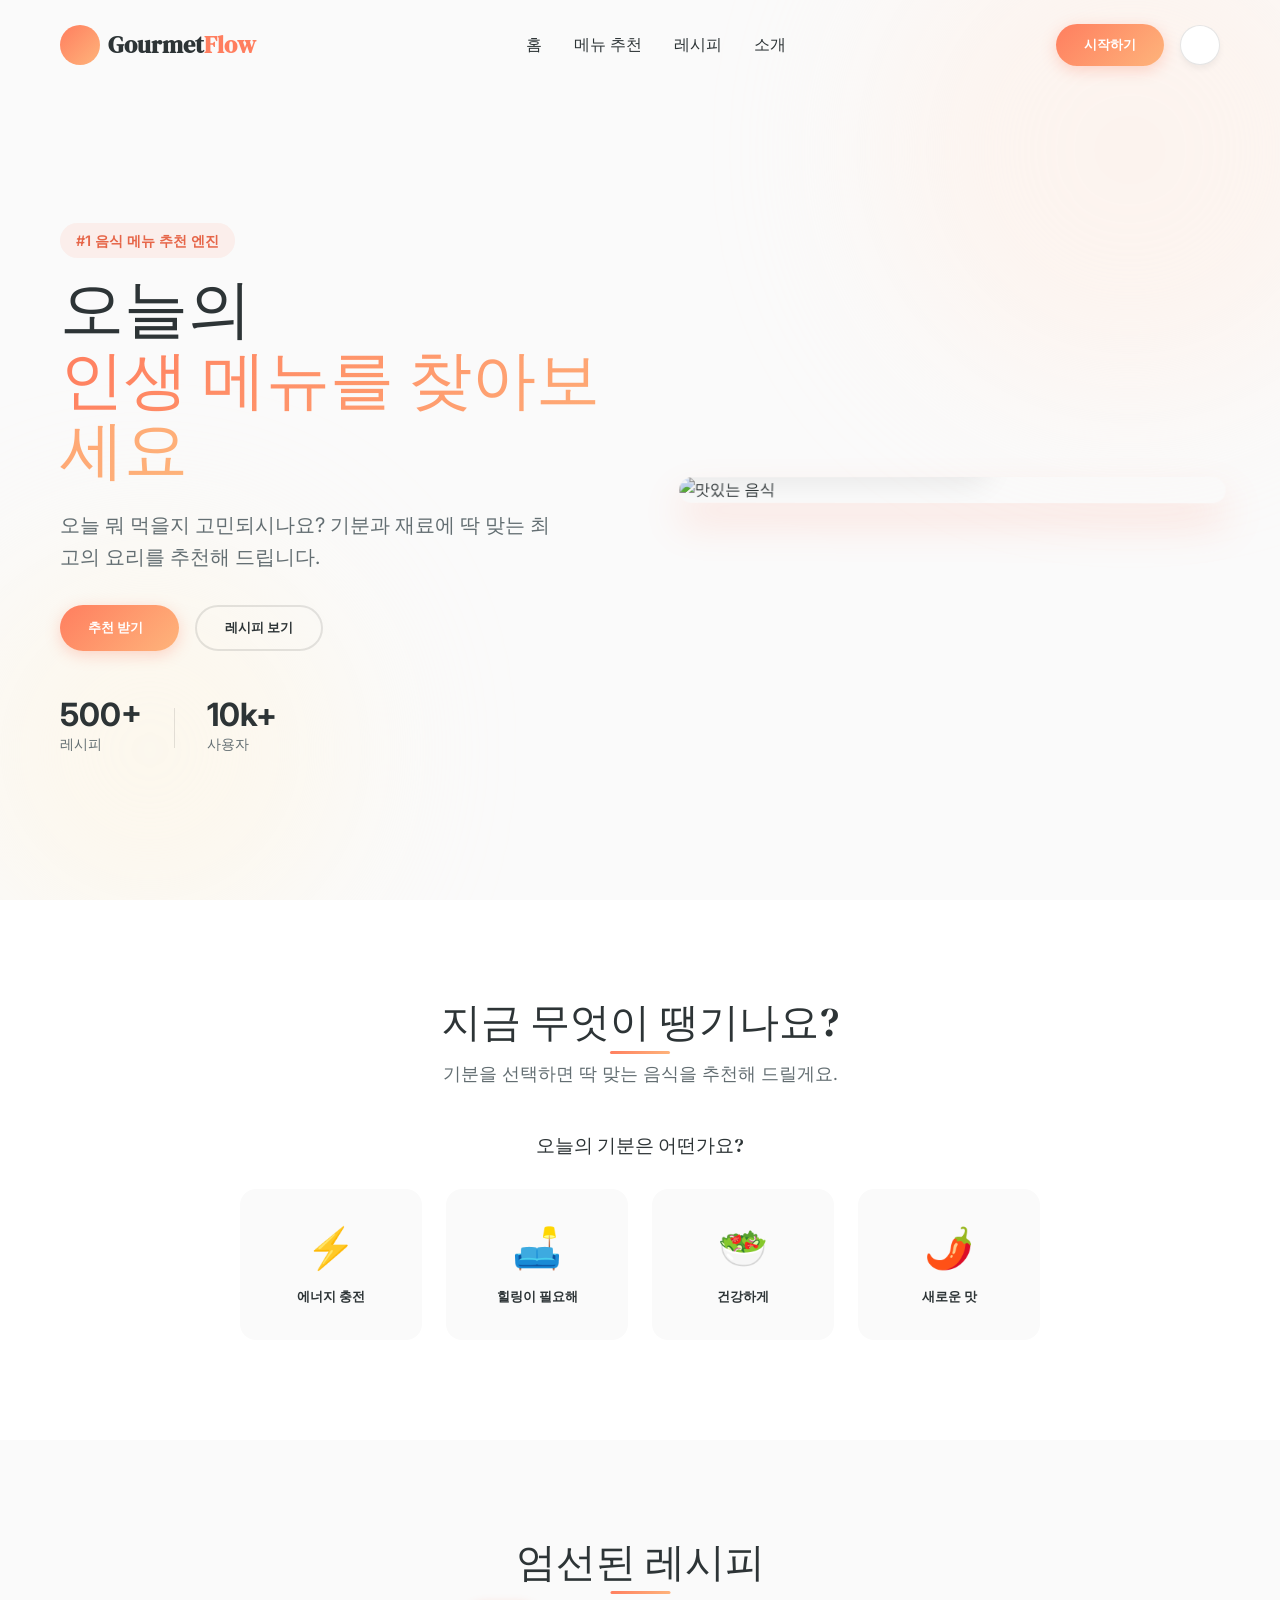
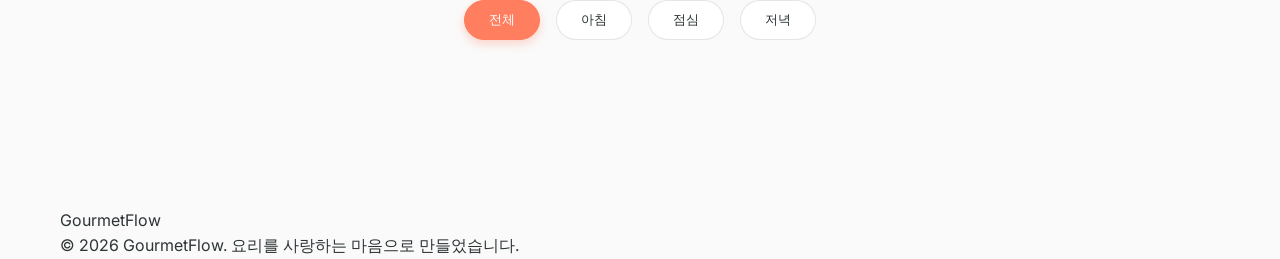
==== commit c250bf95: "refactor: Update image URLs to use Picsum Photos - Replaced all unstable Unsplash image URLs with st" ====
--- a/index.html
+++ b/index.html
@@ -8,8 +8,7 @@
     <link rel="stylesheet" href="css/style.css">
     <!-- Icon Library -->
     <script src="https://unpkg.com/lucide@latest"></script>
-    <!-- Google AdSense 메인 스크립트 (Ads by Google) -->
-    <!-- 이 부분에 애드센스에서 제공하는 <script async src="https://pagead2.googlesyndication.com/pagead/js/adsbygoogle.js?client=ca-pub-xxxxxxxxxxxxxxxx" crossorigin="anonymous"></script> 코드를 붙여넣으세요. -->
+    <script async src="https://pagead2.googlesyndication.com/pagead/js/adsbygoogle.js?client=ca-pub-8706169372638751" crossorigin="anonymous"></script>
 </head>
 
 <body>
@@ -150,20 +149,6 @@
                 </div>
             </section>
 
-            <!-- Google AdSense 광고 영역 (2/3) -->
-            <!-- 이 부분에 인피드 광고, 디스플레이 광고 등 콘텐츠 중간에 삽입되는 광고 코드를 붙여넣으세요. -->
-            <section class="adsense-container" style="margin: 40px auto; text-align: center;">
-                <!-- 예: <ins class="adsbygoogle"
-                     style="display:block"
-                     data-ad-format="fluid"
-                     data-ad-layout-key="-fb+5w+4e-db+8r"
-                     data-ad-client="ca-pub-XXXXXXXXXXXXXXXX"
-                     data-ad-slot="YYYYYYYYYY"></ins>
-                <script>
-                     (adsbygoogle = window.adsbygoogle || []).push({});
-                </script> -->
-                <p>광고 영역</p>
-            </section>
             <!-- Recipes Grid -->
             <section id="recipes" class="recipes-section">
                 <div class="container">
@@ -186,10 +171,7 @@
             <!-- Google AdSense 광고 영역 (3/3) -->
             <!-- 이 부분에 하단 배너 등 푸터 영역에 표시할 광고 코드를 붙여넣으세요. -->
             <section class="adsense-container" style="margin-bottom: 20px; text-align: center;">
-                 <p>
-                    <script async src="https://pagead2.googlesyndication.com/pagead/js/adsbygoogle.js?client=ca-pub-8706169372638751"
-                    crossorigin="anonymous"></script>
-                </p>
+                <meta name="google-adsense-account" content="ca-pub-8706169372638751">
             </section>
 
             <div class="container">
